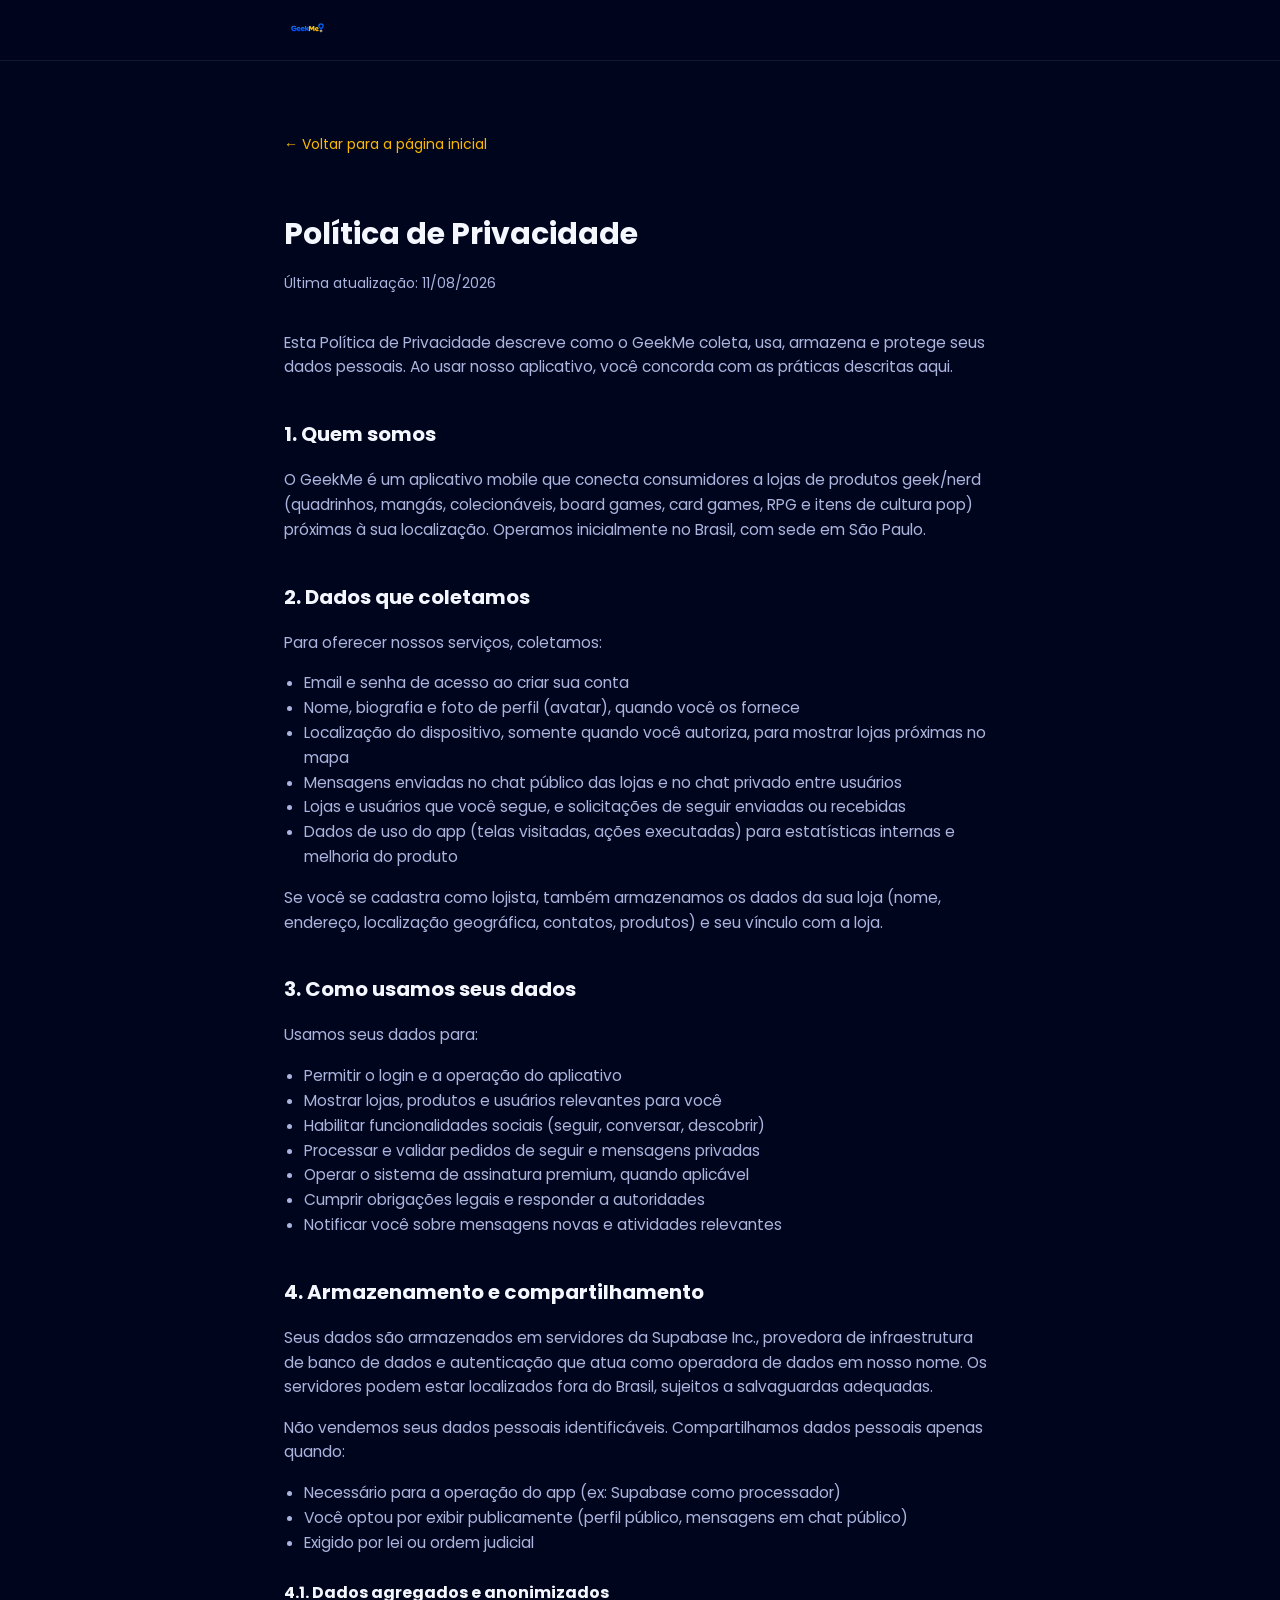
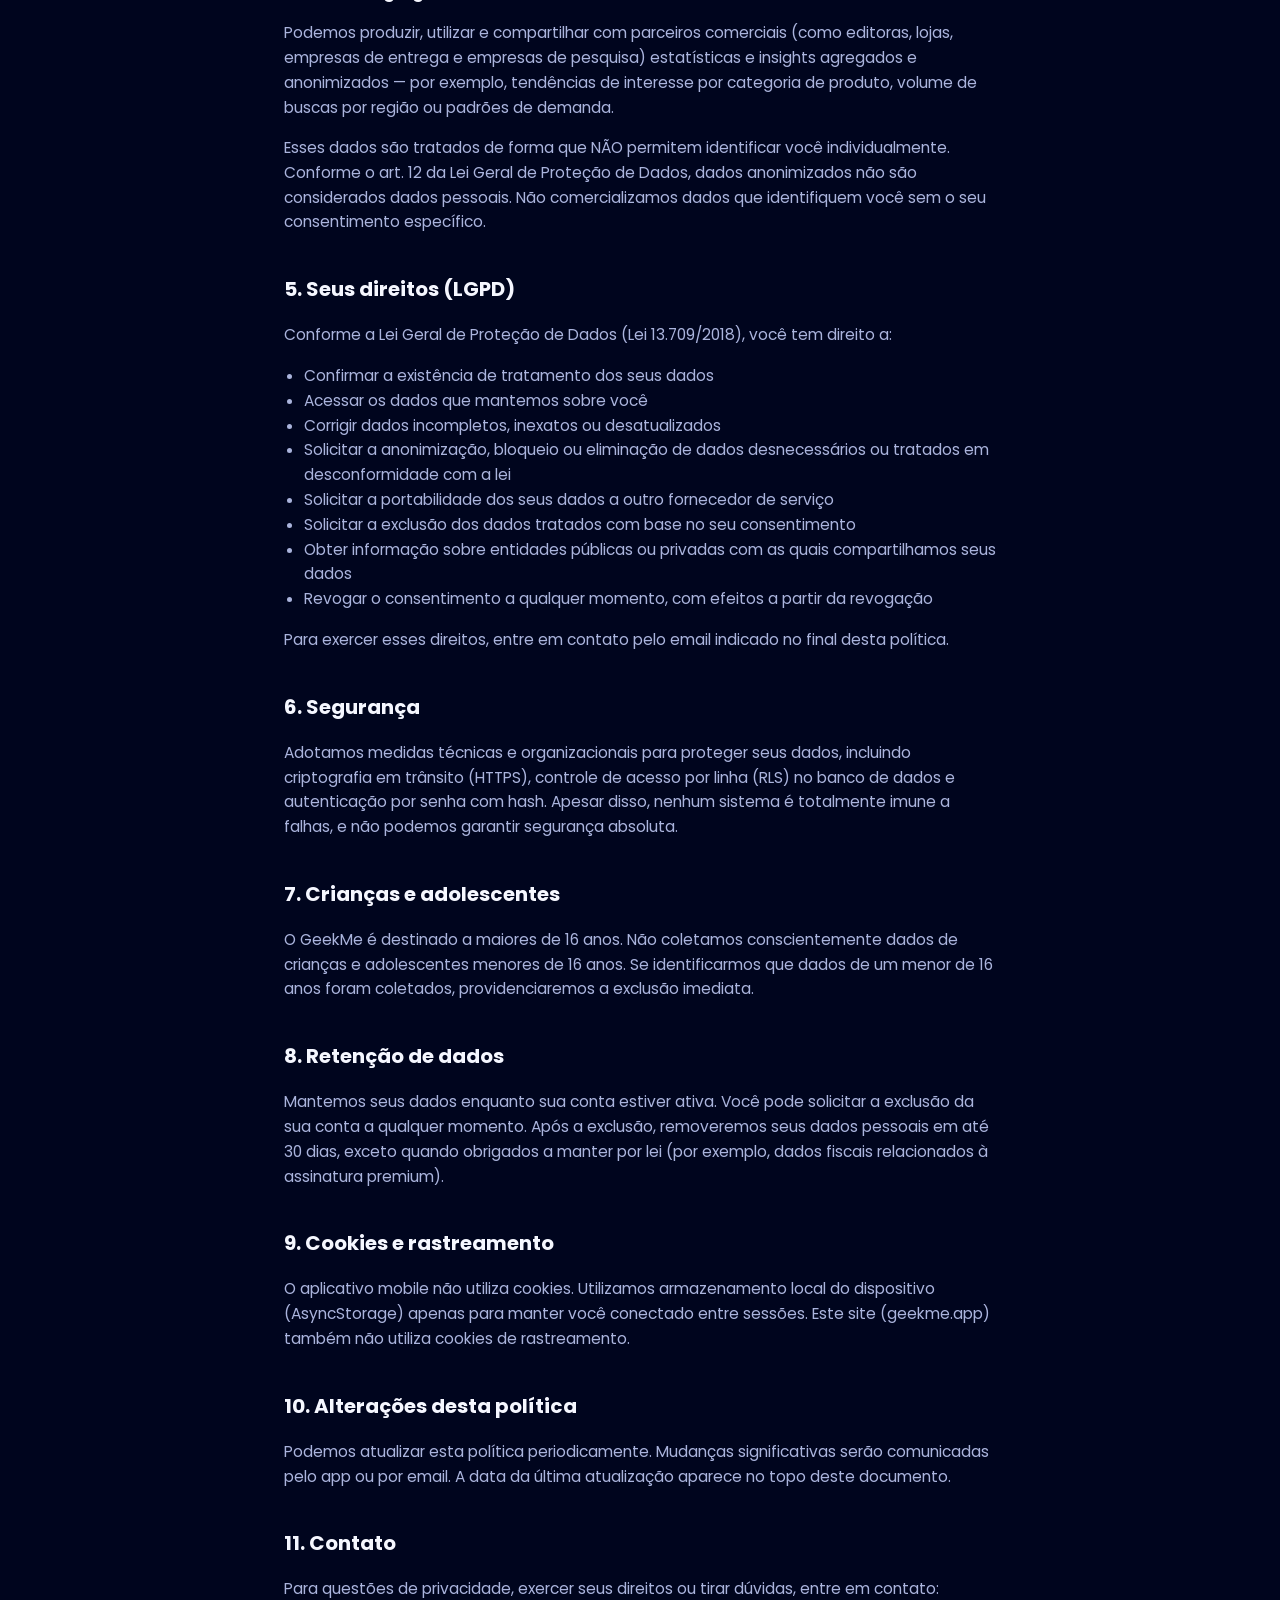
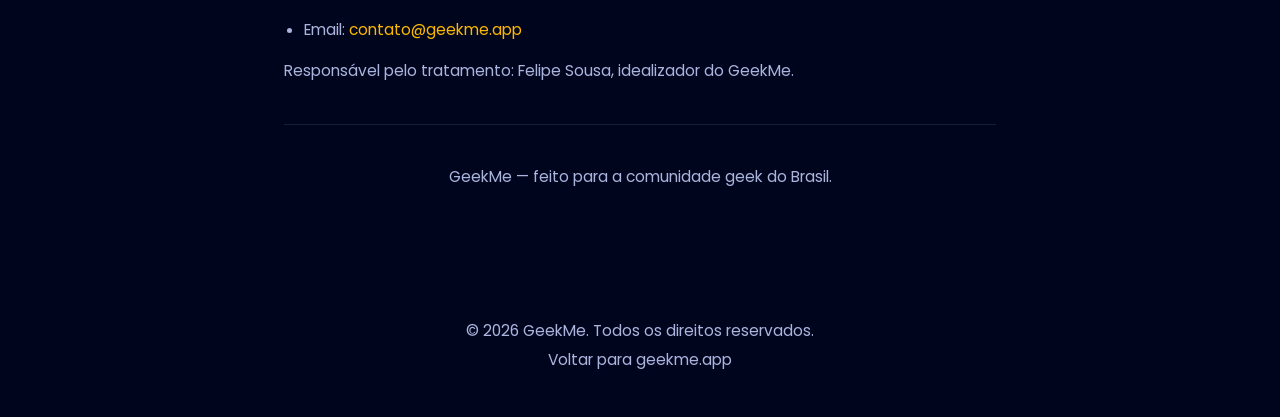
==== privacidade/index.html @ f9950981 "Add files via upload" ====
<!DOCTYPE html>
<html lang="pt-BR">
<head>
<meta charset="UTF-8">
<meta name="viewport" content="width=device-width, initial-scale=1.0">
<title>Política de Privacidade — GeekMe</title>
<meta name="description" content="Política de Privacidade do aplicativo GeekMe.">
<link rel="icon" type="image/png" href="../assets/favicon.png">
<link rel="apple-touch-icon" href="../assets/icon-512.png">
<link rel="preconnect" href="https://fonts.googleapis.com">
<link href="https://fonts.googleapis.com/css2?family=Poppins:wght@400;500;600;700&display=swap" rel="stylesheet">
<link rel="stylesheet" href="../styles.css">
</head>
<body class="legal">

<header class="site-header">
  <div class="wrap">
    <a href="../" class="brand">
      <img src="../assets/logo.png" alt="GeekMe">
    </a>
  </div>
</header>

<section>
  <div class="wrap">
    <a href="../" class="back-link">&larr; Voltar para a página inicial</a>

    <h1>Política de Privacidade</h1>
    <p class="updated">Última atualização: 11/08/2026</p>

    <p>Esta Política de Privacidade descreve como o GeekMe coleta, usa, armazena e protege seus dados pessoais. Ao usar nosso aplicativo, você concorda com as práticas descritas aqui.</p>

    <h2>1. Quem somos</h2>
    <p>O GeekMe é um aplicativo mobile que conecta consumidores a lojas de produtos geek/nerd (quadrinhos, mangás, colecionáveis, board games, card games, RPG e itens de cultura pop) próximas à sua localização. Operamos inicialmente no Brasil, com sede em São Paulo.</p>

    <h2>2. Dados que coletamos</h2>
    <p>Para oferecer nossos serviços, coletamos:</p>
    <ul>
      <li>Email e senha de acesso ao criar sua conta</li>
      <li>Nome, biografia e foto de perfil (avatar), quando você os fornece</li>
      <li>Localização do dispositivo, somente quando você autoriza, para mostrar lojas próximas no mapa</li>
      <li>Mensagens enviadas no chat público das lojas e no chat privado entre usuários</li>
      <li>Lojas e usuários que você segue, e solicitações de seguir enviadas ou recebidas</li>
      <li>Dados de uso do app (telas visitadas, ações executadas) para estatísticas internas e melhoria do produto</li>
    </ul>
    <p>Se você se cadastra como lojista, também armazenamos os dados da sua loja (nome, endereço, localização geográfica, contatos, produtos) e seu vínculo com a loja.</p>

    <h2>3. Como usamos seus dados</h2>
    <p>Usamos seus dados para:</p>
    <ul>
      <li>Permitir o login e a operação do aplicativo</li>
      <li>Mostrar lojas, produtos e usuários relevantes para você</li>
      <li>Habilitar funcionalidades sociais (seguir, conversar, descobrir)</li>
      <li>Processar e validar pedidos de seguir e mensagens privadas</li>
      <li>Operar o sistema de assinatura premium, quando aplicável</li>
      <li>Cumprir obrigações legais e responder a autoridades</li>
      <li>Notificar você sobre mensagens novas e atividades relevantes</li>
    </ul>

    <h2>4. Armazenamento e compartilhamento</h2>
    <p>Seus dados são armazenados em servidores da Supabase Inc., provedora de infraestrutura de banco de dados e autenticação que atua como operadora de dados em nosso nome. Os servidores podem estar localizados fora do Brasil, sujeitos a salvaguardas adequadas.</p>
    <p>Não vendemos seus dados pessoais identificáveis. Compartilhamos dados pessoais apenas quando:</p>
    <ul>
      <li>Necessário para a operação do app (ex: Supabase como processador)</li>
      <li>Você optou por exibir publicamente (perfil público, mensagens em chat público)</li>
      <li>Exigido por lei ou ordem judicial</li>
    </ul>

    <h3>4.1. Dados agregados e anonimizados</h3>
    <p>Podemos produzir, utilizar e compartilhar com parceiros comerciais (como editoras, lojas, empresas de entrega e empresas de pesquisa) estatísticas e insights agregados e anonimizados — por exemplo, tendências de interesse por categoria de produto, volume de buscas por região ou padrões de demanda.</p>
    <p>Esses dados são tratados de forma que NÃO permitem identificar você individualmente. Conforme o art. 12 da Lei Geral de Proteção de Dados, dados anonimizados não são considerados dados pessoais. Não comercializamos dados que identifiquem você sem o seu consentimento específico.</p>

    <h2>5. Seus direitos (LGPD)</h2>
    <p>Conforme a Lei Geral de Proteção de Dados (Lei 13.709/2018), você tem direito a:</p>
    <ul>
      <li>Confirmar a existência de tratamento dos seus dados</li>
      <li>Acessar os dados que mantemos sobre você</li>
      <li>Corrigir dados incompletos, inexatos ou desatualizados</li>
      <li>Solicitar a anonimização, bloqueio ou eliminação de dados desnecessários ou tratados em desconformidade com a lei</li>
      <li>Solicitar a portabilidade dos seus dados a outro fornecedor de serviço</li>
      <li>Solicitar a exclusão dos dados tratados com base no seu consentimento</li>
      <li>Obter informação sobre entidades públicas ou privadas com as quais compartilhamos seus dados</li>
      <li>Revogar o consentimento a qualquer momento, com efeitos a partir da revogação</li>
    </ul>
    <p>Para exercer esses direitos, entre em contato pelo email indicado no final desta política.</p>

    <h2>6. Segurança</h2>
    <p>Adotamos medidas técnicas e organizacionais para proteger seus dados, incluindo criptografia em trânsito (HTTPS), controle de acesso por linha (RLS) no banco de dados e autenticação por senha com hash. Apesar disso, nenhum sistema é totalmente imune a falhas, e não podemos garantir segurança absoluta.</p>

    <h2>7. Crianças e adolescentes</h2>
    <p>O GeekMe é destinado a maiores de 16 anos. Não coletamos conscientemente dados de crianças e adolescentes menores de 16 anos. Se identificarmos que dados de um menor de 16 anos foram coletados, providenciaremos a exclusão imediata.</p>

    <h2>8. Retenção de dados</h2>
    <p>Mantemos seus dados enquanto sua conta estiver ativa. Você pode solicitar a exclusão da sua conta a qualquer momento. Após a exclusão, removeremos seus dados pessoais em até 30 dias, exceto quando obrigados a manter por lei (por exemplo, dados fiscais relacionados à assinatura premium).</p>

    <h2>9. Cookies e rastreamento</h2>
    <p>O aplicativo mobile não utiliza cookies. Utilizamos armazenamento local do dispositivo (AsyncStorage) apenas para manter você conectado entre sessões. Este site (geekme.app) também não utiliza cookies de rastreamento.</p>

    <h2>10. Alterações desta política</h2>
    <p>Podemos atualizar esta política periodicamente. Mudanças significativas serão comunicadas pelo app ou por email. A data da última atualização aparece no topo deste documento.</p>

    <h2>11. Contato</h2>
    <p>Para questões de privacidade, exercer seus direitos ou tirar dúvidas, entre em contato:</p>
    <ul>
      <li>Email: <a href="mailto:contato@geekme.app">contato@geekme.app</a></li>
    </ul>
    <p>Responsável pelo tratamento: Felipe Sousa, idealizador do GeekMe.</p>

    <hr>
    <p style="text-align:center;">GeekMe — feito para a comunidade geek do Brasil.</p>
  </div>
</section>

<footer>
  <div class="wrap">
    <p>© 2026 GeekMe. Todos os direitos reservados.</p>
    <p><a href="../">Voltar para geekme.app</a></p>
  </div>
</footer>

</body>
</html>
---- styles.css ----
:root{
  --navy:#000a3c;
  --navy-dark:#00051e;
  --blue:#0a5cfa;
  --gold:#fab800;
  --white:#f5f7ff;
  --muted:#aab4dd;
}

*{box-sizing:border-box;}
html{scroll-behavior:smooth;}
body{
  margin:0;
  background:var(--navy-dark);
  color:var(--white);
  font-family:"Poppins",-apple-system,BlinkMacSystemFont,"Segoe UI",sans-serif;
  line-height:1.6;
}

a{color:var(--gold);text-decoration:none;}
a:hover{text-decoration:underline;}

.wrap{max-width:920px;margin:0 auto;padding:0 24px;}

/* ---- Header ---- */
header.site-header{
  position:sticky;top:0;z-index:10;
  background:rgba(0,5,30,0.85);
  backdrop-filter:blur(8px);
  border-bottom:1px solid rgba(255,255,255,0.08);
}
header.site-header .wrap{
  display:flex;align-items:center;justify-content:space-between;
  padding-top:14px;padding-bottom:14px;
}
.brand{display:flex;align-items:center;gap:10px;font-weight:600;font-size:18px;color:var(--white);}
.brand img{height:32px;width:auto;display:block;}
nav.top-nav a{
  color:var(--white);
  margin-left:22px;
  font-size:15px;
  font-weight:500;
  opacity:0.85;
}
nav.top-nav a:hover{opacity:1;text-decoration:none;color:var(--gold);}

/* ---- Hero ---- */
.hero{
  background-image:linear-gradient(rgba(0,5,30,0.35),rgba(0,5,30,0.75)),url('assets/hero-bg.jpg');
  background-size:cover;
  background-position:center;
  padding:110px 0 90px;
  text-align:center;
}
.hero img.logo{
  height:110px;
  width:auto;
  margin-bottom:28px;
}
.hero h1{
  font-size:38px;
  font-weight:700;
  margin:0 0 12px;
  color:var(--white);
}
.hero p.tagline{
  font-size:19px;
  color:var(--muted);
  margin:0 0 30px;
  font-weight:400;
}
.badge{
  display:inline-block;
  background:rgba(250,184,0,0.12);
  border:1px solid var(--gold);
  color:var(--gold);
  padding:6px 16px;
  border-radius:999px;
  font-size:13px;
  font-weight:600;
  letter-spacing:0.03em;
  text-transform:uppercase;
  margin-bottom:30px;
}
.cta-row{display:flex;gap:14px;justify-content:center;flex-wrap:wrap;}
.btn{
  display:inline-block;
  padding:12px 26px;
  border-radius:8px;
  font-weight:600;
  font-size:15px;
  transition:transform .15s ease, opacity .15s ease;
}
.btn:hover{transform:translateY(-1px);text-decoration:none;}
.btn-primary{background:var(--blue);color:var(--white);}
.btn-primary:hover{opacity:0.92;color:var(--white);}
.btn-outline{border:1px solid rgba(255,255,255,0.35);color:var(--white);}
.btn-outline:hover{border-color:var(--gold);color:var(--gold);}

/* ---- Sections ---- */
section{padding:70px 0;border-bottom:1px solid rgba(255,255,255,0.06);}
section:last-of-type{border-bottom:none;}
h2{font-size:26px;font-weight:700;margin:0 0 18px;color:var(--white);}
h2 .accent{color:var(--gold);}
p{color:var(--muted);font-size:16px;}
.lead{font-size:17px;color:var(--white);opacity:0.9;}

.features{
  display:grid;
  grid-template-columns:repeat(auto-fit,minmax(230px,1fr));
  gap:24px;
  margin-top:32px;
}
.feature{
  background:rgba(255,255,255,0.04);
  border:1px solid rgba(255,255,255,0.08);
  border-radius:14px;
  padding:24px;
}
.feature h3{margin:0 0 8px;font-size:17px;color:var(--white);}
.feature p{margin:0;font-size:14.5px;}
.feature .icon{font-size:26px;margin-bottom:12px;display:block;}

.social-row{display:flex;gap:16px;flex-wrap:wrap;margin-top:24px;}
.social-card{
  display:flex;align-items:center;gap:12px;
  background:rgba(255,255,255,0.04);
  border:1px solid rgba(255,255,255,0.08);
  border-radius:12px;
  padding:14px 20px;
  color:var(--white);
  font-weight:500;
  font-size:15px;
}
.social-card:hover{border-color:var(--gold);text-decoration:none;color:var(--gold);}

/* ---- Footer ---- */
footer{padding:40px 0;text-align:center;}
footer p{font-size:13.5px;color:var(--muted);margin:4px 0;}
footer a{color:var(--muted);}
footer a:hover{color:var(--gold);}

/* ---- Privacy page ---- */
.legal .wrap{max-width:760px;}
.legal h1{font-size:30px;margin-bottom:4px;}
.legal .updated{color:var(--muted);font-size:14px;margin-bottom:36px;}
.legal h2{font-size:20px;margin-top:38px;}
.legal h3{font-size:16px;color:var(--white);margin-top:24px;}
.legal p, .legal li{color:var(--muted);font-size:15.5px;}
.legal ul{padding-left:20px;}
.legal .back-link{display:inline-block;margin-bottom:30px;font-size:14px;}
.legal hr{border:none;border-top:1px solid rgba(255,255,255,0.1);margin:40px 0;}

@media (max-width:600px){
  .hero{padding:80px 0 60px;}
  .hero h1{font-size:28px;}
  nav.top-nav a{margin-left:14px;font-size:14px;}
}
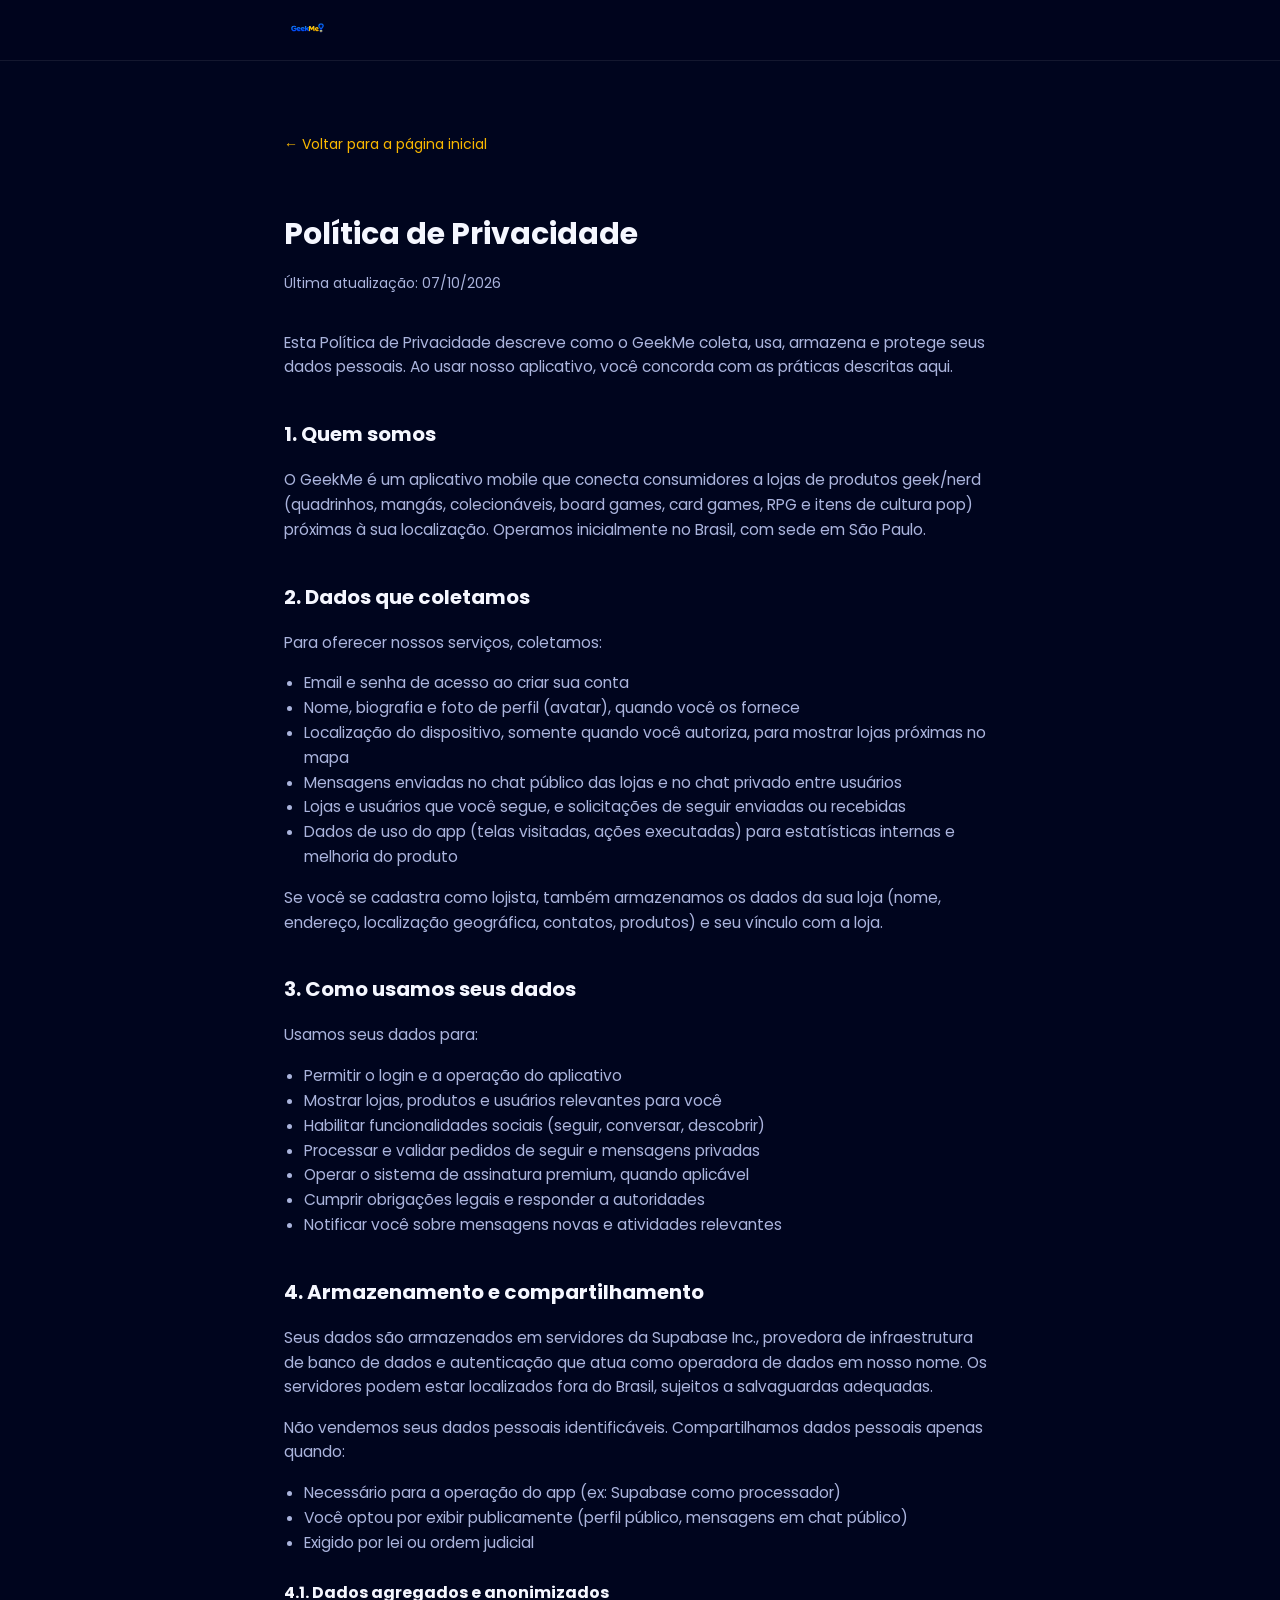
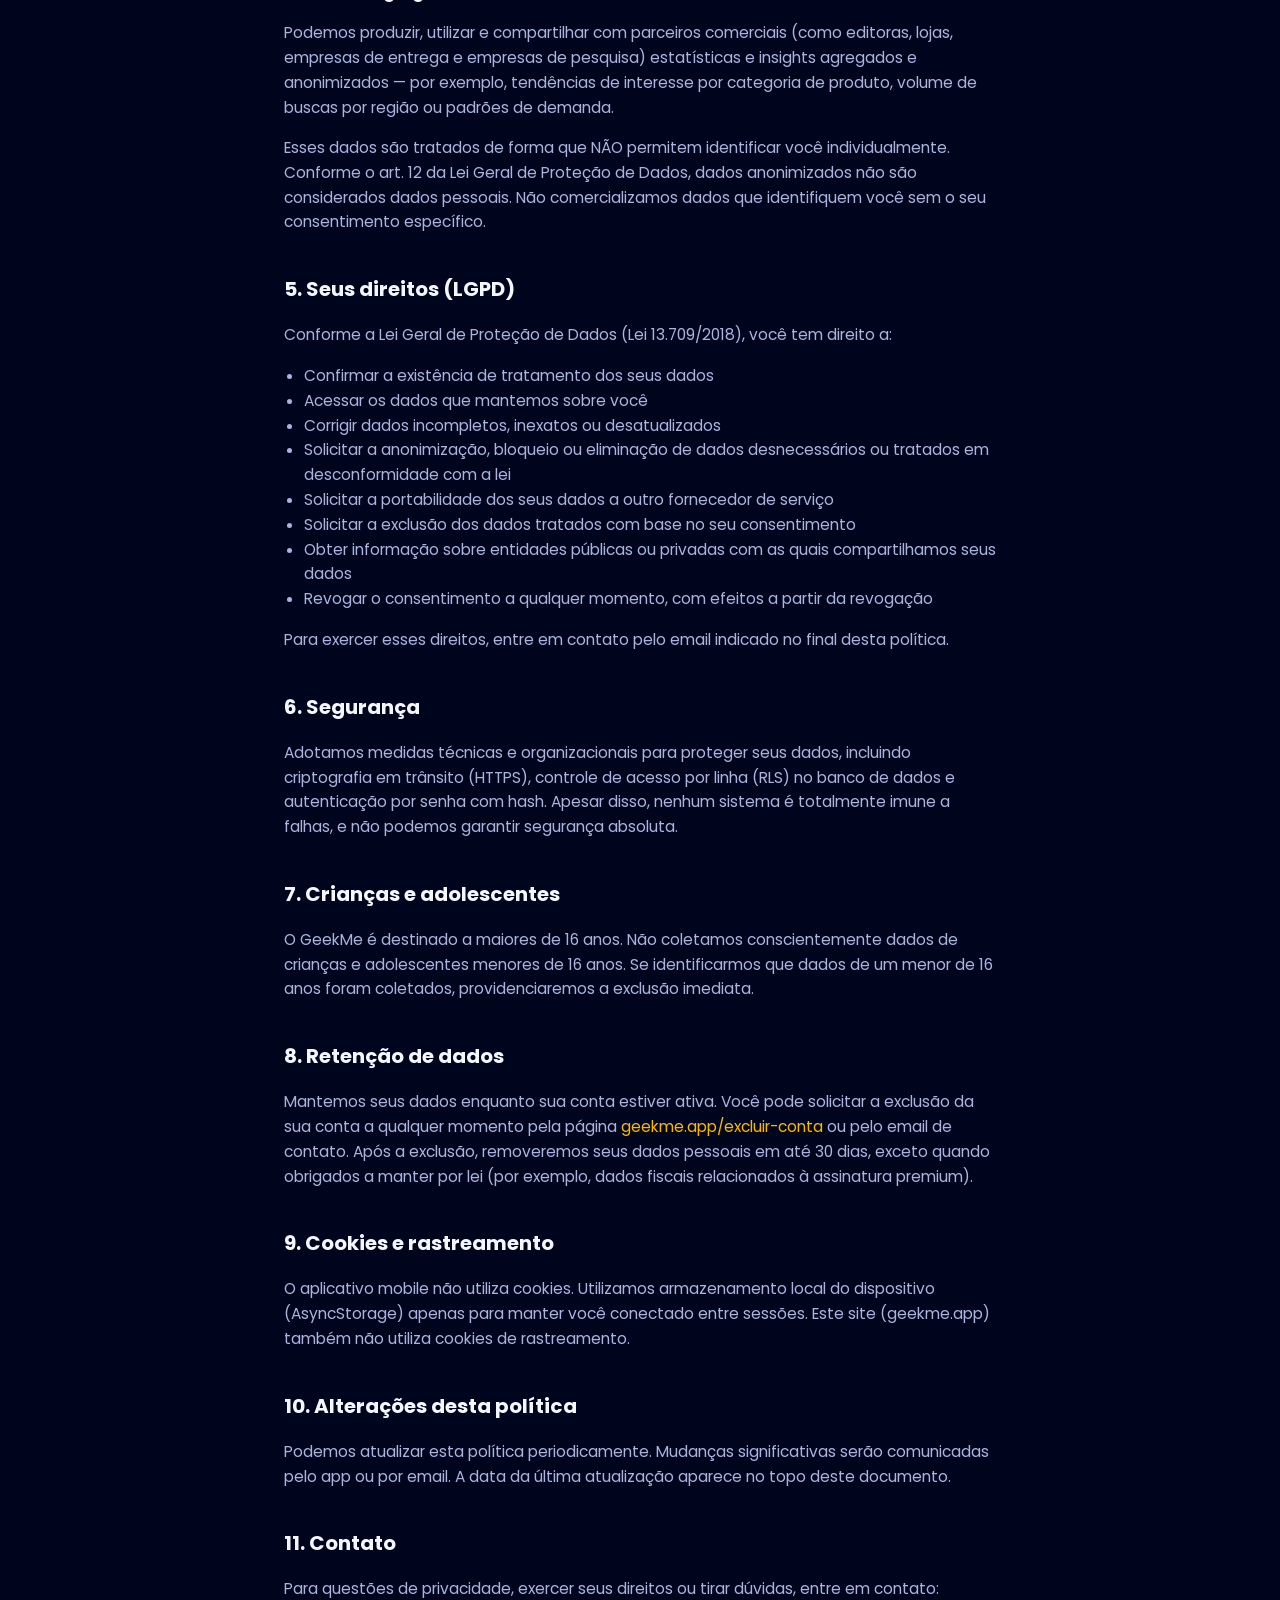
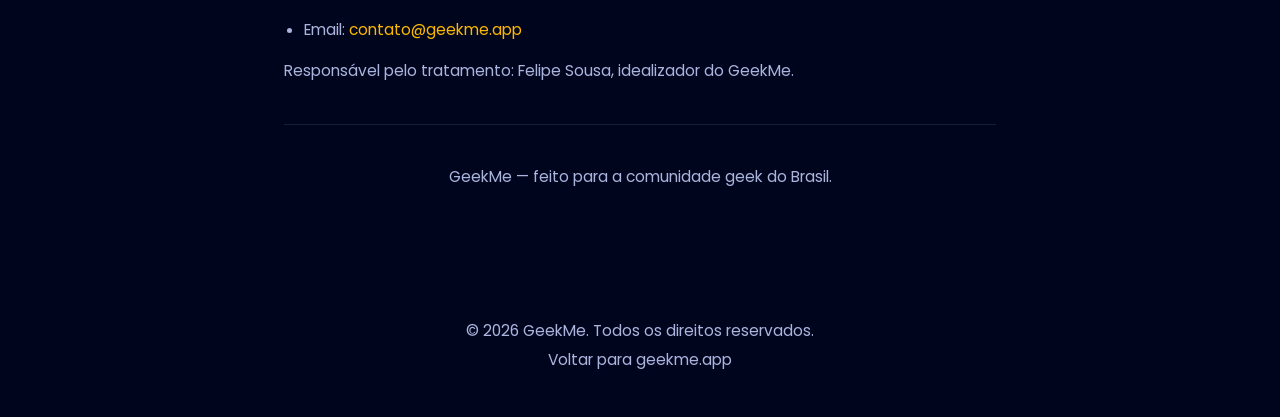
==== commit d6376468: "Atualizar política de privacidade publicada no site - Adiciona link para geekme.app/excluir-conta no" ====
--- a/privacidade/index.html
+++ b/privacidade/index.html
@@ -26,7 +26,7 @@
     <a href="../" class="back-link">&larr; Voltar para a página inicial</a>
 
     <h1>Política de Privacidade</h1>
-    <p class="updated">Última atualização: 11/08/2026</p>
+    <p class="updated">Última atualização: 07/10/2026</p>
 
     <p>Esta Política de Privacidade descreve como o GeekMe coleta, usa, armazena e protege seus dados pessoais. Ao usar nosso aplicativo, você concorda com as práticas descritas aqui.</p>
 
@@ -91,7 +91,7 @@
     <p>O GeekMe é destinado a maiores de 16 anos. Não coletamos conscientemente dados de crianças e adolescentes menores de 16 anos. Se identificarmos que dados de um menor de 16 anos foram coletados, providenciaremos a exclusão imediata.</p>
 
     <h2>8. Retenção de dados</h2>
-    <p>Mantemos seus dados enquanto sua conta estiver ativa. Você pode solicitar a exclusão da sua conta a qualquer momento. Após a exclusão, removeremos seus dados pessoais em até 30 dias, exceto quando obrigados a manter por lei (por exemplo, dados fiscais relacionados à assinatura premium).</p>
+    <p>Mantemos seus dados enquanto sua conta estiver ativa. Você pode solicitar a exclusão da sua conta a qualquer momento pela página <a href="../excluir-conta/">geekme.app/excluir-conta</a> ou pelo email de contato. Após a exclusão, removeremos seus dados pessoais em até 30 dias, exceto quando obrigados a manter por lei (por exemplo, dados fiscais relacionados à assinatura premium).</p>
 
     <h2>9. Cookies e rastreamento</h2>
     <p>O aplicativo mobile não utiliza cookies. Utilizamos armazenamento local do dispositivo (AsyncStorage) apenas para manter você conectado entre sessões. Este site (geekme.app) também não utiliza cookies de rastreamento.</p>
